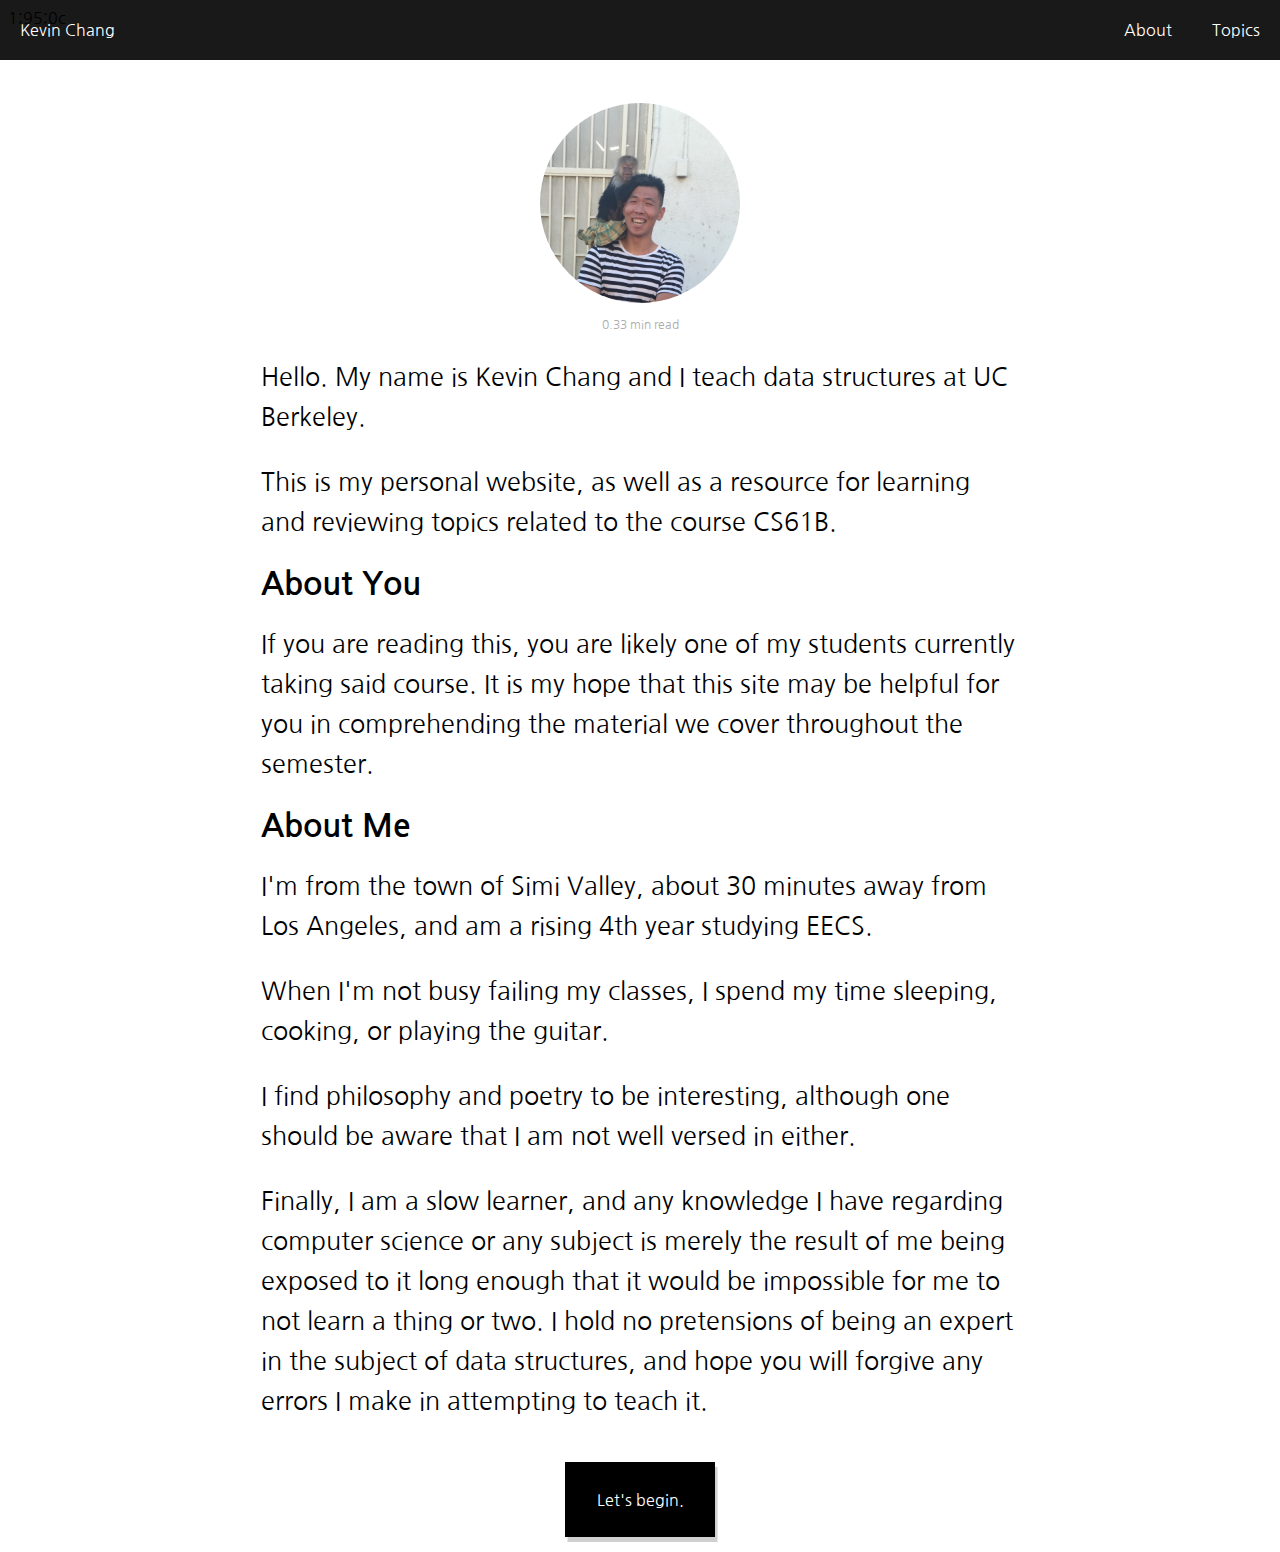
==== index.html @ 8dca1bb9 "Add medium read time." ====
<html>
1;95;0c  <head>
    <meta charset="UTF-8"/>
    <link rel="stylesheet" type="text/css" href="assets/css/style.css">
    <link href="https://fonts.googleapis.com/css?family=Nanum+Gothic" rel="stylesheet">
  </head>
  <body>
    
    <div id="navbar">
      <div id="pull-left">
        <div id="navbar-item">
          Kevin Chang
        </div>
      </div>
      <div id="pull-right">
        <div id="navbar-item">
          <a class="nav-button" href="https://changkonabe.github.io/">About</a>
        </div>
        <div id="navbar-item">
          <a class="nav-button" href="https://changkonabe.github.io/topics.html">Topics</a>
        </div>
      </div>
    </div>
    
    <div id="content">
      
      <div id="me-wrapper">
        <img id="me" src="assets/img/me.jpg">
      </div>
      <div style="font-size:12px;color:#ABABAB;">
        0.33 min read
      </div>
      <div id="about-me">
        <p>
          Hello. My name is Kevin Chang and I teach data structures at UC Berkeley.
        </p>
        <p>
          This is my personal website, as well as a
          resource for learning and reviewing topics related
          to the course CS61B.
        </p>
        
        <h1>About You</h1>
        <p>
          If you are reading this, you are likely one of my students
          currently taking said course.
          It is my hope that this site may be helpful for you
          in comprehending the material we cover throughout the semester.
        </p>

        <h1>About Me</h1>
        <p>
          I'm from the town of Simi Valley, about 30 minutes away from Los Angeles,
          and am a rising 4th year studying EECS.
        </p>
        <p>
          When I'm not busy failing
          my classes, I spend my time sleeping, cooking,
          or playing the guitar.
        </p>
        <p>
          I find philosophy and poetry to be interesting, although
          one should be aware that I am not well versed in either.
        </p>
        <p>
          Finally, I am a slow learner, and any knowledge I have regarding
          computer science or any subject is merely the result of me being exposed
          to it long enough that it would be impossible for me to not learn
          a thing or two. I hold no pretensions of being an expert in the subject of
          data structures, and hope you will forgive any errors I make
          in attempting to teach it.
        </p>
      </div>
      <a href="https://changkonabe.github.io/topics.html" class="button">
        Let's begin.
      </a>
      </div>
    </div>
  </body>
  <script type="text/javascript" src="https://code.jquery.com/jquery-1.11.0.min.js"></script>
  <script type="text/javascript" src="assets/js/script.js"></script>
</html>
---- assets/css/style.css ----
/* Global style */
body {
    font-family: 'Nanum Gothic', sans-serif;
}

#content {
    position: relative;
    display: flex;
    flex-direction: column;
    justify-content: center;
    align-items: center;
    top: 60px;
}

.button {
    margin: 15px;
    height: 75px;
    width: 150px;
    color: white;
    display: flex;
    align-items: center;
    justify-content: center;
    background-color: black;
    box-shadow: 2.5px 5px #D0D0D0;
}

.button:hover {
    cursor: pointer;
}

.button:active {
    box-shadow: none;
    transform: translate(2.5px, 5px);
}

.nav-button {
    color: white;
}

.nav-button:visited {
    color: inherit;
}

#navbar {
    display: flex;
    position: fixed;
    z-index: 10;
    top: 0px;
    left: 0px;
    width: 100%;
    height: 60px;
    background-color: black;
    color: white;
    opacity: 0.9;
}

#navbar-item {
    opacity: 1;
}

a {
    color: inherit;
    text-decoration: none;
}

#pull-left {
    width: 50%;
    display: flex;
    justify-content: flex-start;
}

#pull-right {
    width: 50%;
    display: flex;
    justify-content: flex-end;
}

#navbar-item {
    display: flex;
    margin: 20px;
}

.nav-button:hover {
    color: #D0D0D0;
}

/* About page. */

#me-wrapper {
    margin: 15px;
    width: 200px;
    height: 200px;
    border-radius: 100%;
    overflow: auto;
}

#me {
    height: 200px;
    width: 200px;
}

#about-me {
    width: 60%;
}

p {
    display: flex;
    justify-content: flex-start;
    font-size: 25px;
    line-height: 40px;
}

/* Topics page. */

#header {
    display: flex;
    justify-content: center;
    color: #596475;
    border-style: solid;
    border-color: #596475;
}

#topics-container {
    width: 100%;
    height: 100%;
    display: flex;
    align-items: center;
    justify-content: center;
    flex-wrap: wrap;
}

.box {
    margin: 5%;
    display: flex;
    align-items: center;
    justify-items: center;
    width: 200px;
    height: 200px;
    border-color: black;
    border-style: solid;
}

#topic-content {
    display: flex;
    align-items: center;
    justify-items: center;

    margin: 10%;
    /* height: 80%; */
    /* width: 80%; */
}
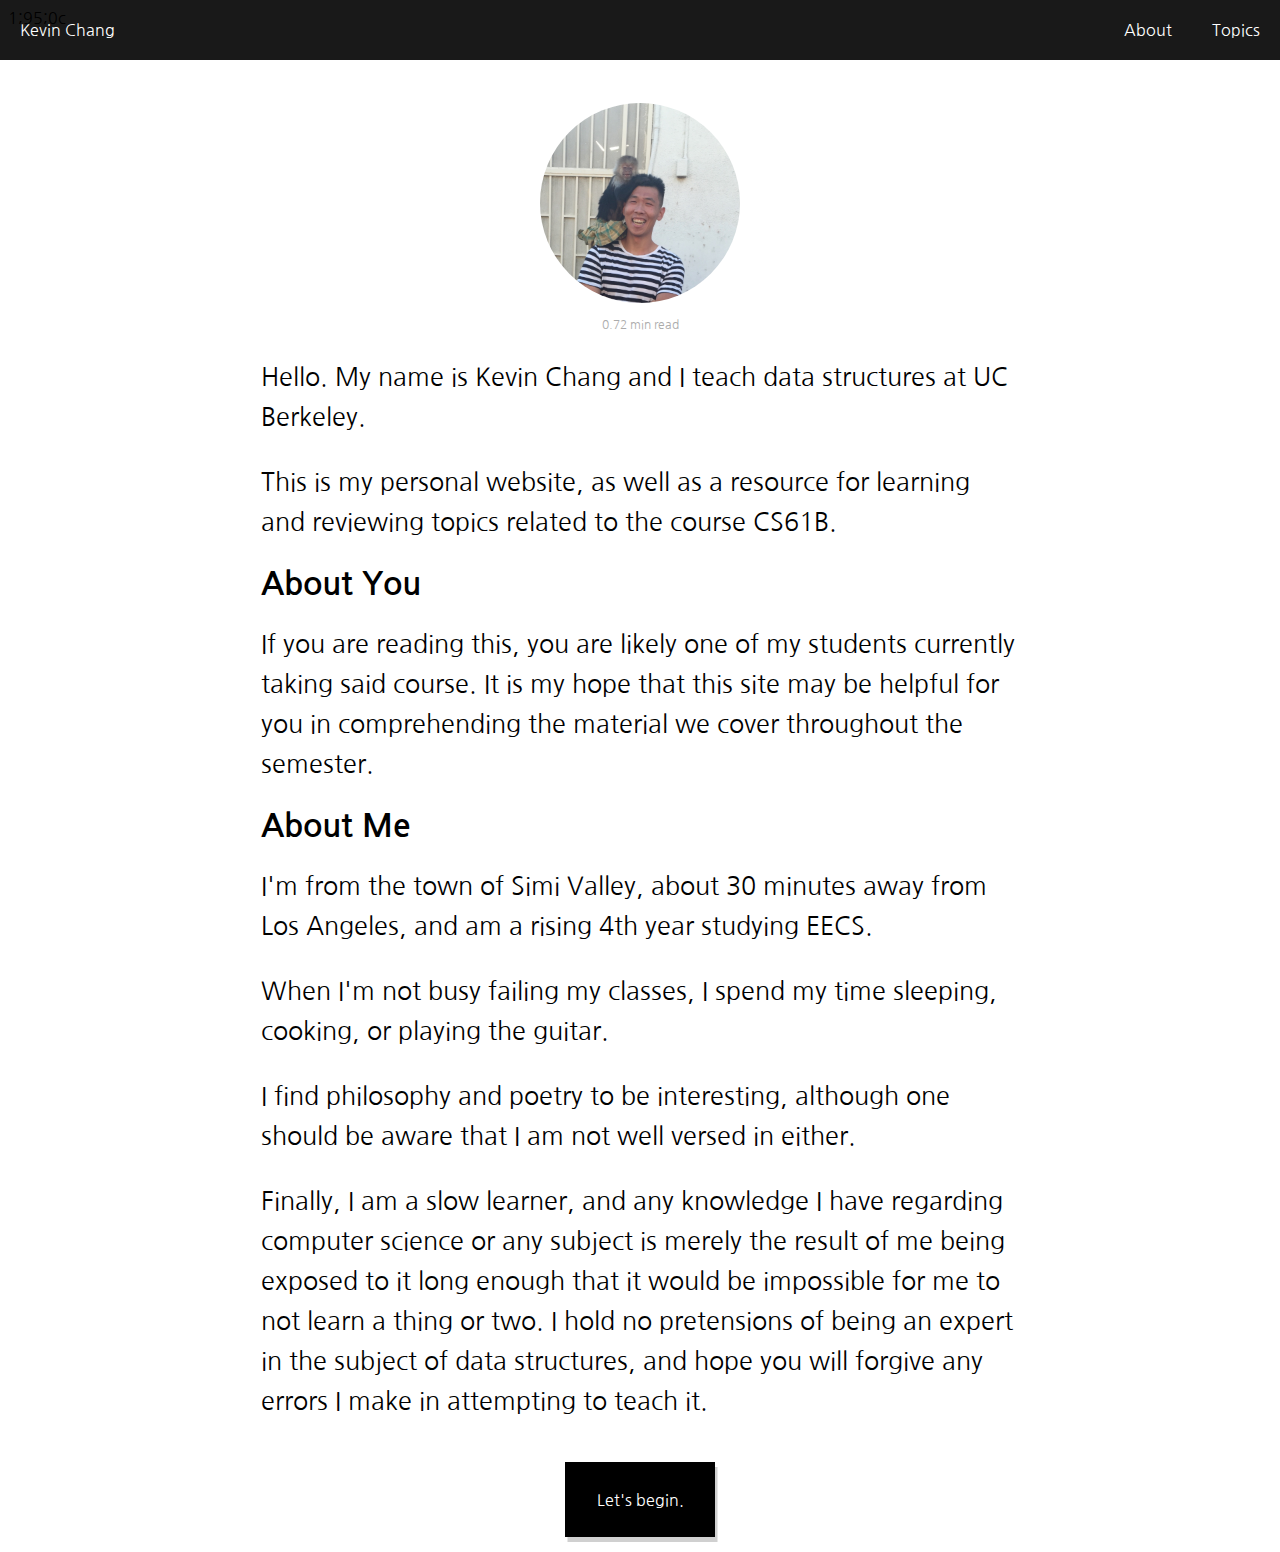
==== commit 7bea6a83: "Calculate actual read time." ====
--- a/index.html
+++ b/index.html
@@ -27,7 +27,7 @@
       <div id="me-wrapper">
         <img id="me" src="assets/img/me.jpg">
       </div>
-      <div style="font-size:12px;color:#ABABAB;">
+      <div id="about-read-time" style="font-size:12px;color:#ABABAB;">
         0.33 min read
       </div>
       <div id="about-me">
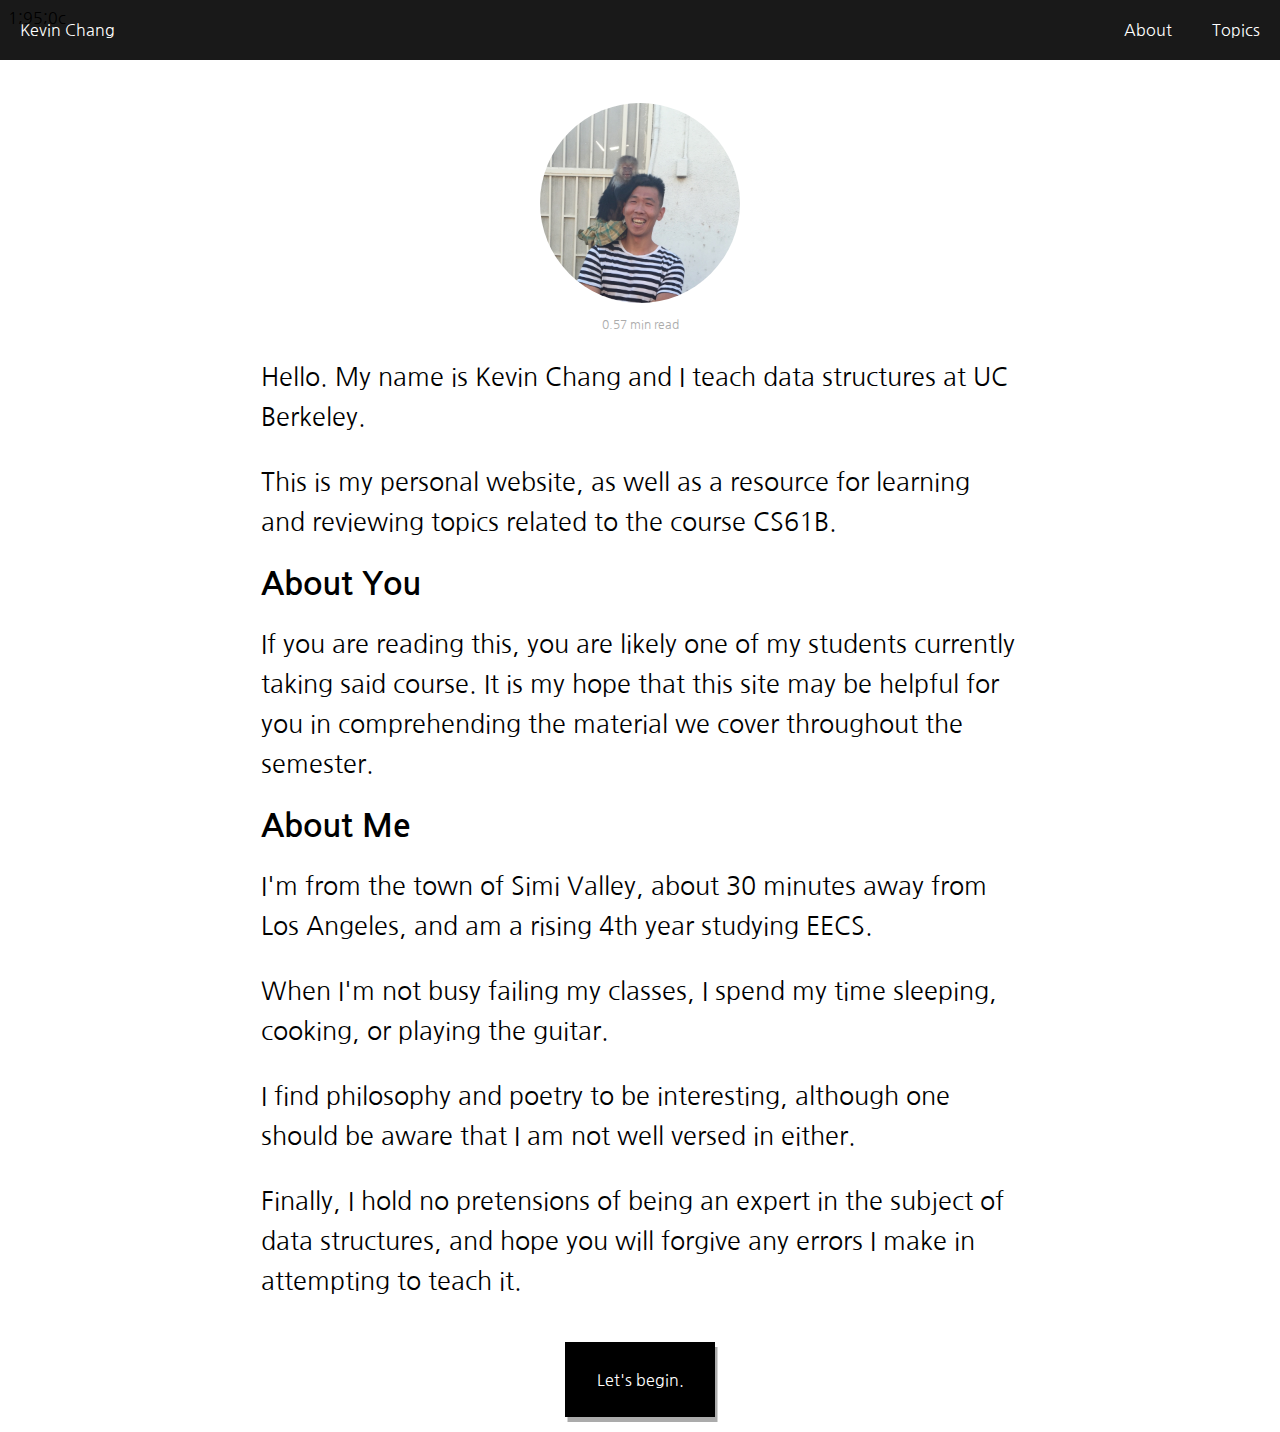
==== commit 24d338af: "Change grey color from D0D0D0 to ABABAB." ====
--- a/index.html
+++ b/index.html
@@ -28,7 +28,6 @@
         <img id="me" src="assets/img/me.jpg">
       </div>
       <div id="about-read-time" style="font-size:12px;color:#ABABAB;">
-        0.33 min read
       </div>
       <div id="about-me">
         <p>
@@ -63,10 +62,12 @@
           one should be aware that I am not well versed in either.
         </p>
         <p>
-          Finally, I am a slow learner, and any knowledge I have regarding
+          Finally,
+          <!--I am a slow learner, and any knowledge I have regarding
           computer science or any subject is merely the result of me being exposed
           to it long enough that it would be impossible for me to not learn
-          a thing or two. I hold no pretensions of being an expert in the subject of
+          a thing or two.-->
+          I hold no pretensions of being an expert in the subject of
           data structures, and hope you will forgive any errors I make
           in attempting to teach it.
         </p>
--- a/assets/css/style.css
+++ b/assets/css/style.css
@@ -21,7 +21,7 @@
     align-items: center;
     justify-content: center;
     background-color: black;
-    box-shadow: 2.5px 5px #D0D0D0;
+    box-shadow: 2.5px 5px #ABABAB;
 }
 
 .button:hover {
@@ -81,7 +81,7 @@
 }
 
 .nav-button:hover {
-    color: #D0D0D0;
+    color: #ABABAB;
 }
 
 /* About page. */
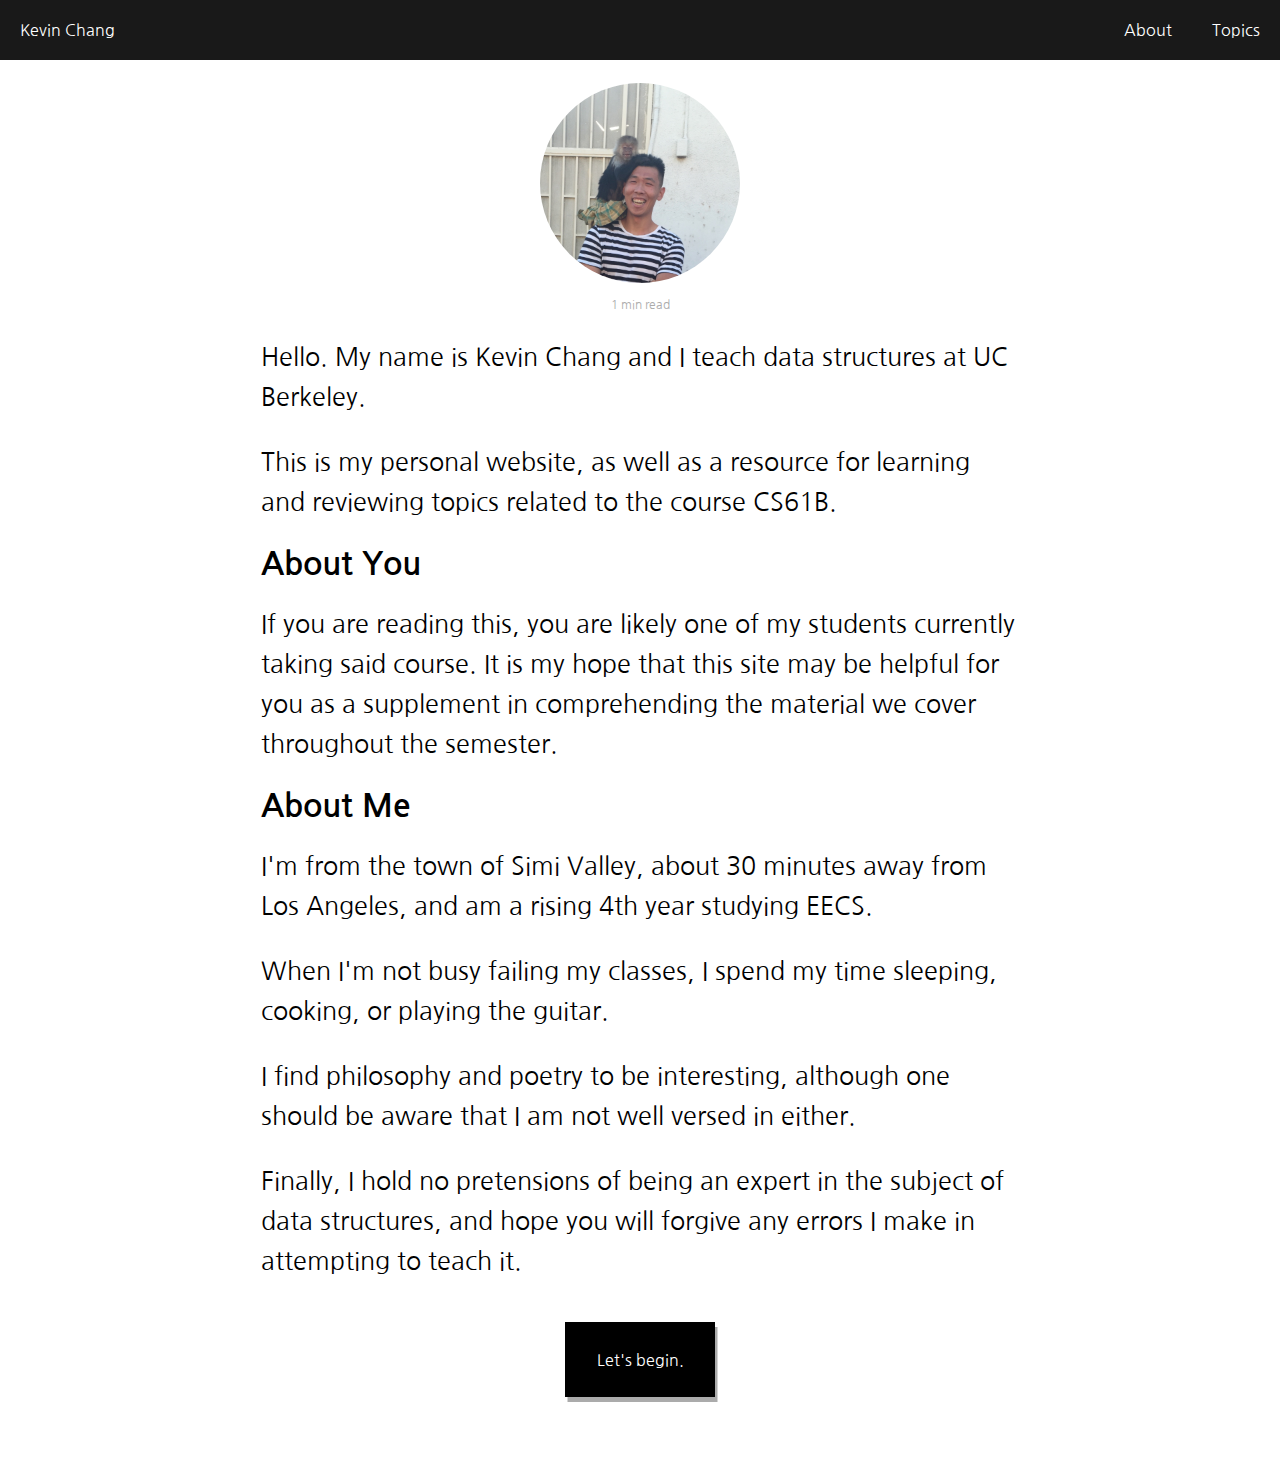
==== commit 1da9b049: "Begin fleshing out intro-to-java." ====
--- a/index.html
+++ b/index.html
@@ -1,5 +1,5 @@
 <html>
-1;95;0c  <head>
+  <head>
     <meta charset="UTF-8"/>
     <link rel="stylesheet" type="text/css" href="assets/css/style.css">
     <link href="https://fonts.googleapis.com/css?family=Nanum+Gothic" rel="stylesheet">
@@ -44,7 +44,8 @@
           If you are reading this, you are likely one of my students
           currently taking said course.
           It is my hope that this site may be helpful for you
-          in comprehending the material we cover throughout the semester.
+          as a supplement in comprehending the material we cover
+          throughout the semester.
         </p>
 
         <h1>About Me</h1>
@@ -64,9 +65,9 @@
         <p>
           Finally,
           <!--I am a slow learner, and any knowledge I have regarding
-          computer science or any subject is merely the result of me being exposed
-          to it long enough that it would be impossible for me to not learn
-          a thing or two.-->
+              computer science or any subject is merely the result of me being exposed
+              to it long enough that it would be impossible for me to not learn
+              a thing or two.-->
           I hold no pretensions of being an expert in the subject of
           data structures, and hope you will forgive any errors I make
           in attempting to teach it.
@@ -75,9 +76,9 @@
       <a href="https://changkonabe.github.io/topics.html" class="button">
         Let's begin.
       </a>
-      </div>
+      <div id="footer"></div>
     </div>
-  </body>
-  <script type="text/javascript" src="https://code.jquery.com/jquery-1.11.0.min.js"></script>
-  <script type="text/javascript" src="assets/js/script.js"></script>
+</body>
+<script type="text/javascript" src="https://code.jquery.com/jquery-1.11.0.min.js"></script>
+<script type="text/javascript" src="assets/js/script.js"></script>
 </html>
--- a/assets/css/style.css
+++ b/assets/css/style.css
@@ -10,6 +10,22 @@
     justify-content: center;
     align-items: center;
     top: 60px;
+}
+
+#footer {
+    height: 60px;
+}
+
+p {
+    hyphens: manual;
+    display: flex;
+    justify-content: flex-start;
+    font-size: 25px;
+    line-height: 40px;
+}
+
+h2 {
+    color: #ABABAB;
 }
 
 .button {
@@ -149,3 +165,40 @@
     /* height: 80%; */
     /* width: 80%; */
 }
+
+/* Topic page style */
+
+#sidebar {
+    display: flex:
+    flex-direction: column;
+    position: fixed;
+    color: black;
+    z-index: 100;
+    top: 120px;
+    width: 120px;
+    height: 600px;
+    align-items: center;
+    justify-content: center;
+    padding: 15px;
+}
+
+.sidebar-item {
+    margin: 15px;
+    font-size: 20px;
+}
+
+.sidebar-item:hover {
+    cursor: pointer;
+}
+
+#lesson {
+    width: 60%;
+}
+
+pre {
+    font-size: 25px;
+}
+
+code {
+    font-size: 25px;
+}
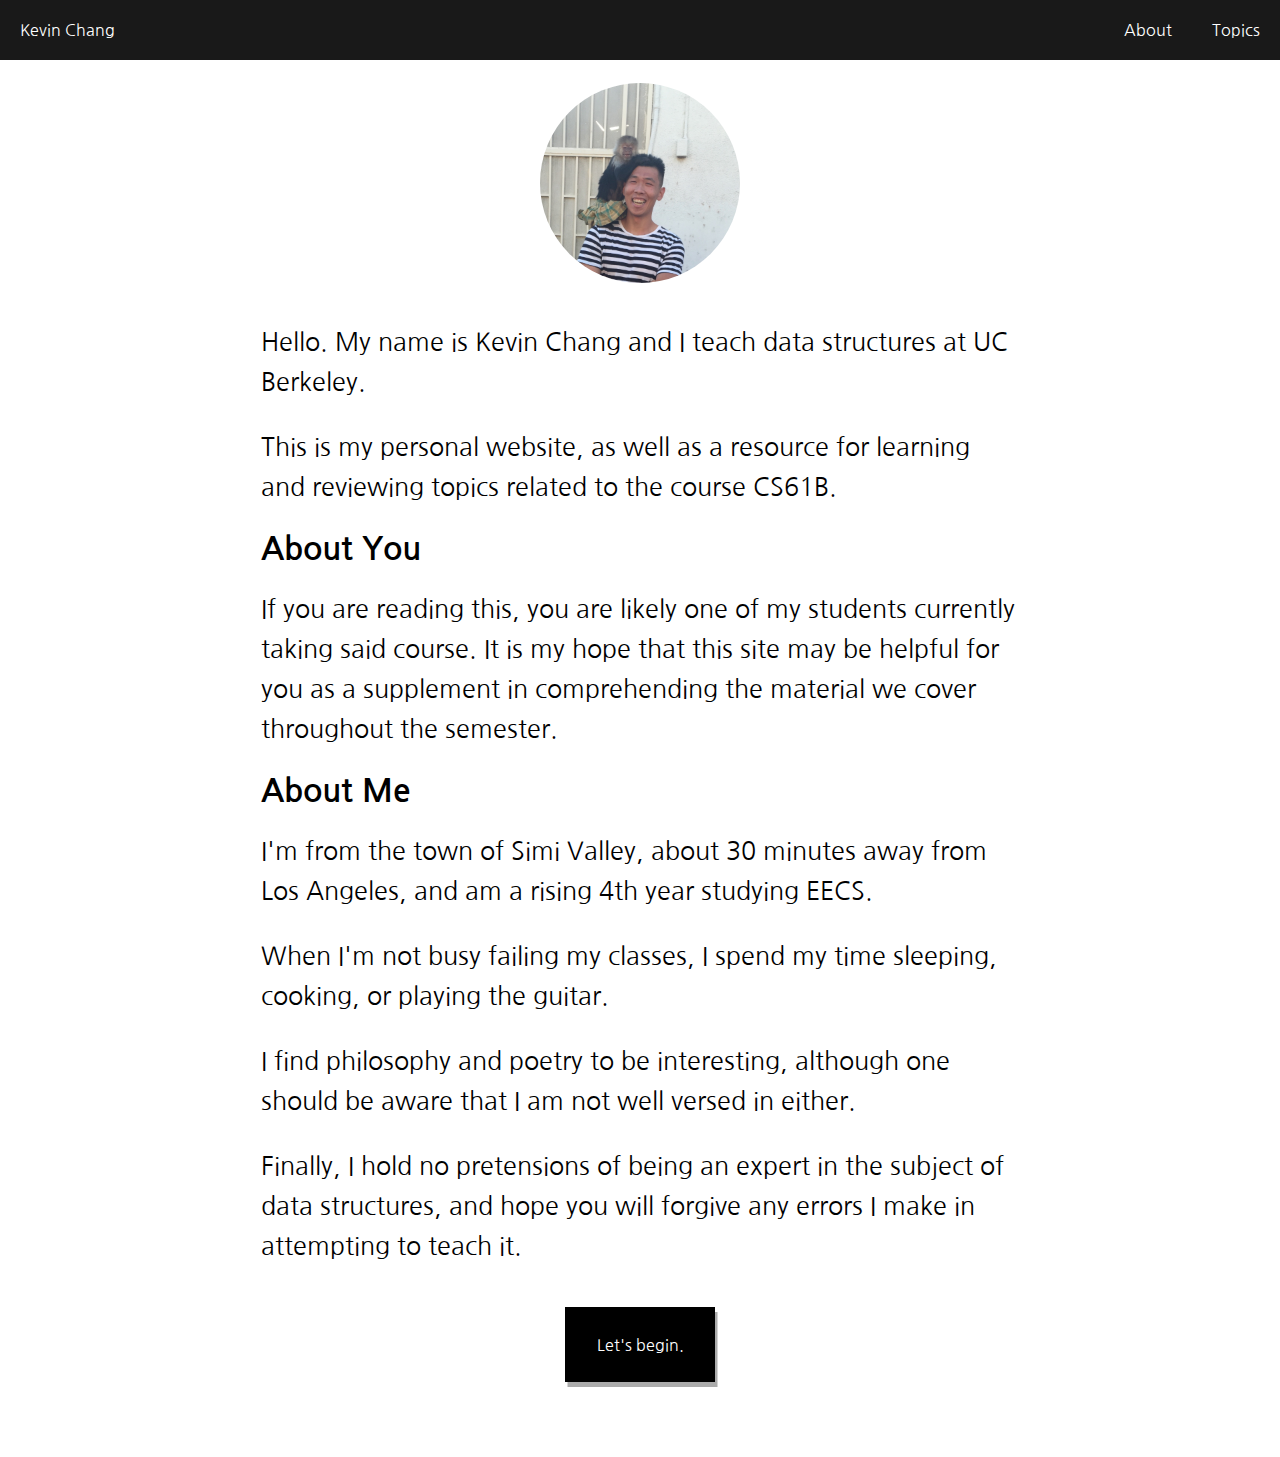
==== commit 339f658e: "Rough finish of project." ====
--- a/index.html
+++ b/index.html
@@ -27,8 +27,8 @@
       <div id="me-wrapper">
         <img id="me" src="assets/img/me.jpg">
       </div>
-      <div id="about-read-time" style="font-size:12px;color:#ABABAB;">
-      </div>
+      <!-- <div id="about-read-time" style="font-size:12px;color:#ABABAB;"> -->
+      <!-- </div> -->
       <div id="about-me">
         <p>
           Hello. My name is Kevin Chang and I teach data structures at UC Berkeley.
--- a/assets/css/style.css
+++ b/assets/css/style.css
@@ -156,6 +156,12 @@
     border-style: solid;
 }
 
+.null-box {
+    background-color:black;
+    width: 200px;
+    height: 200px;
+}
+
 #topic-content {
     display: flex;
     align-items: center;
@@ -191,6 +197,10 @@
     cursor: pointer;
 }
 
+#read-time {
+    color: #ABABAB;
+}
+
 #lesson {
     width: 60%;
 }
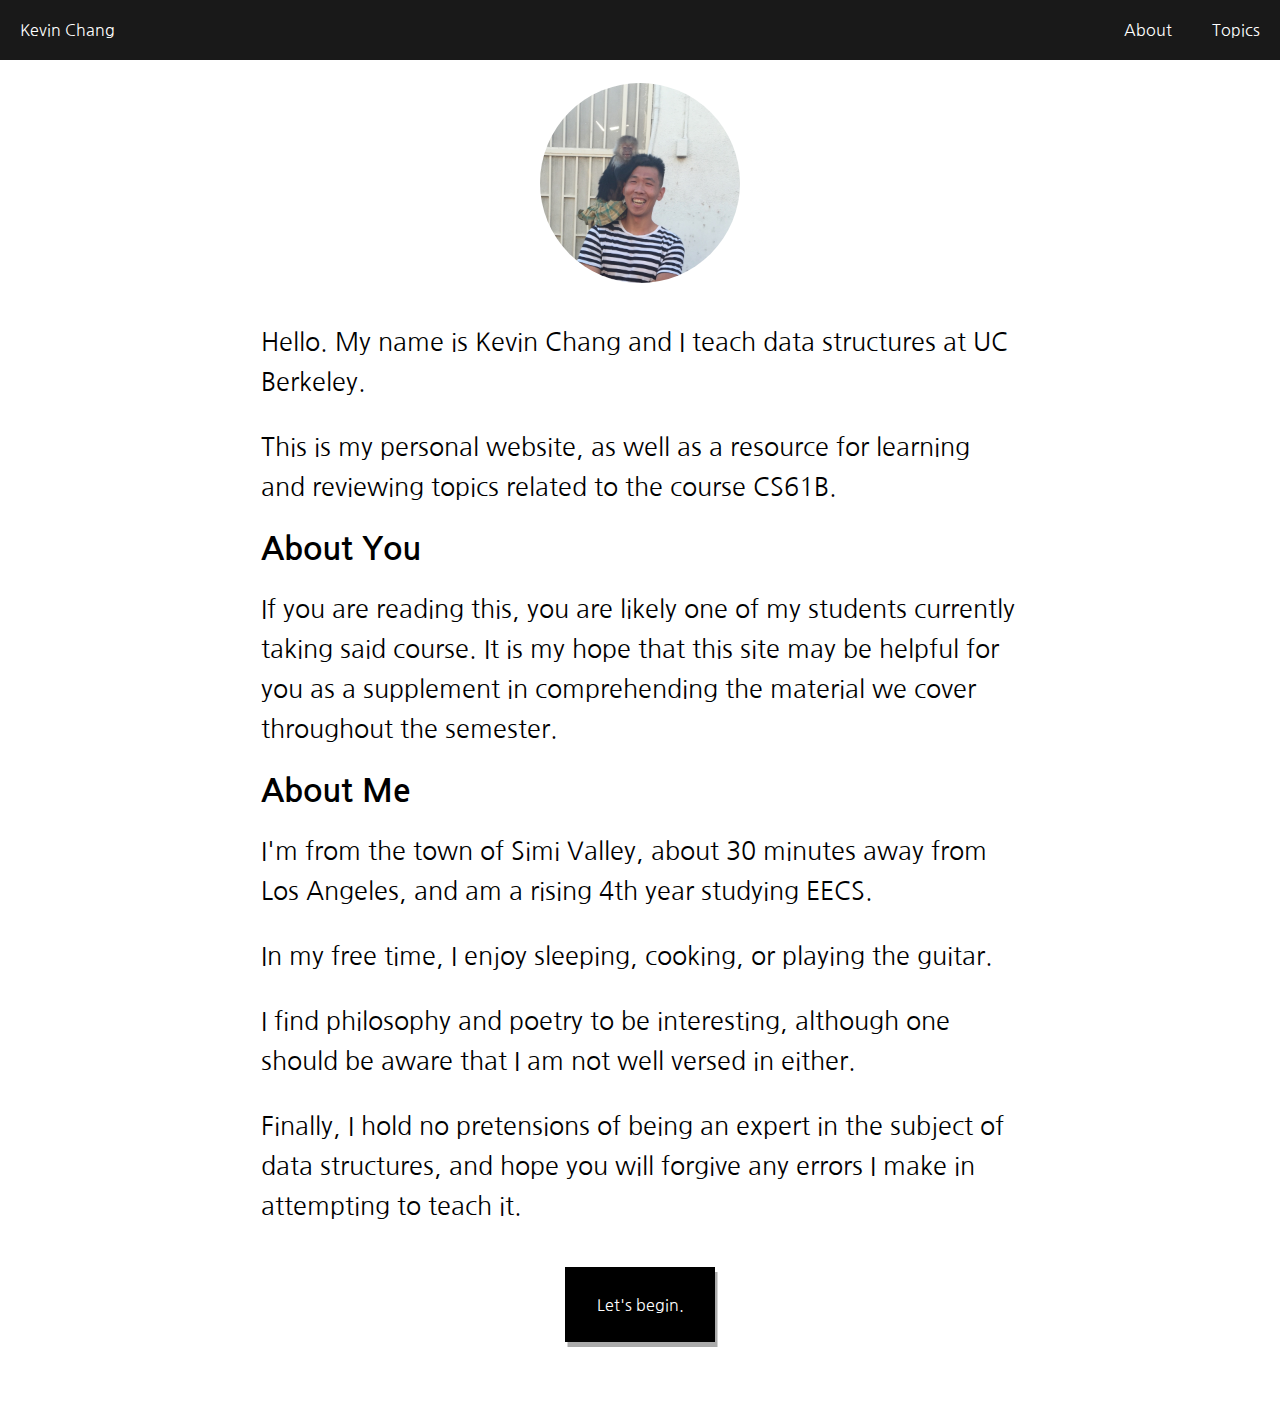
==== commit 1a707a17: "Cursor changes to default after clicking invalid topic." ====
--- a/index.html
+++ b/index.html
@@ -54,8 +54,7 @@
           and am a rising 4th year studying EECS.
         </p>
         <p>
-          When I'm not busy failing
-          my classes, I spend my time sleeping, cooking,
+          In my free time, I enjoy sleeping, cooking,
           or playing the guitar.
         </p>
         <p>
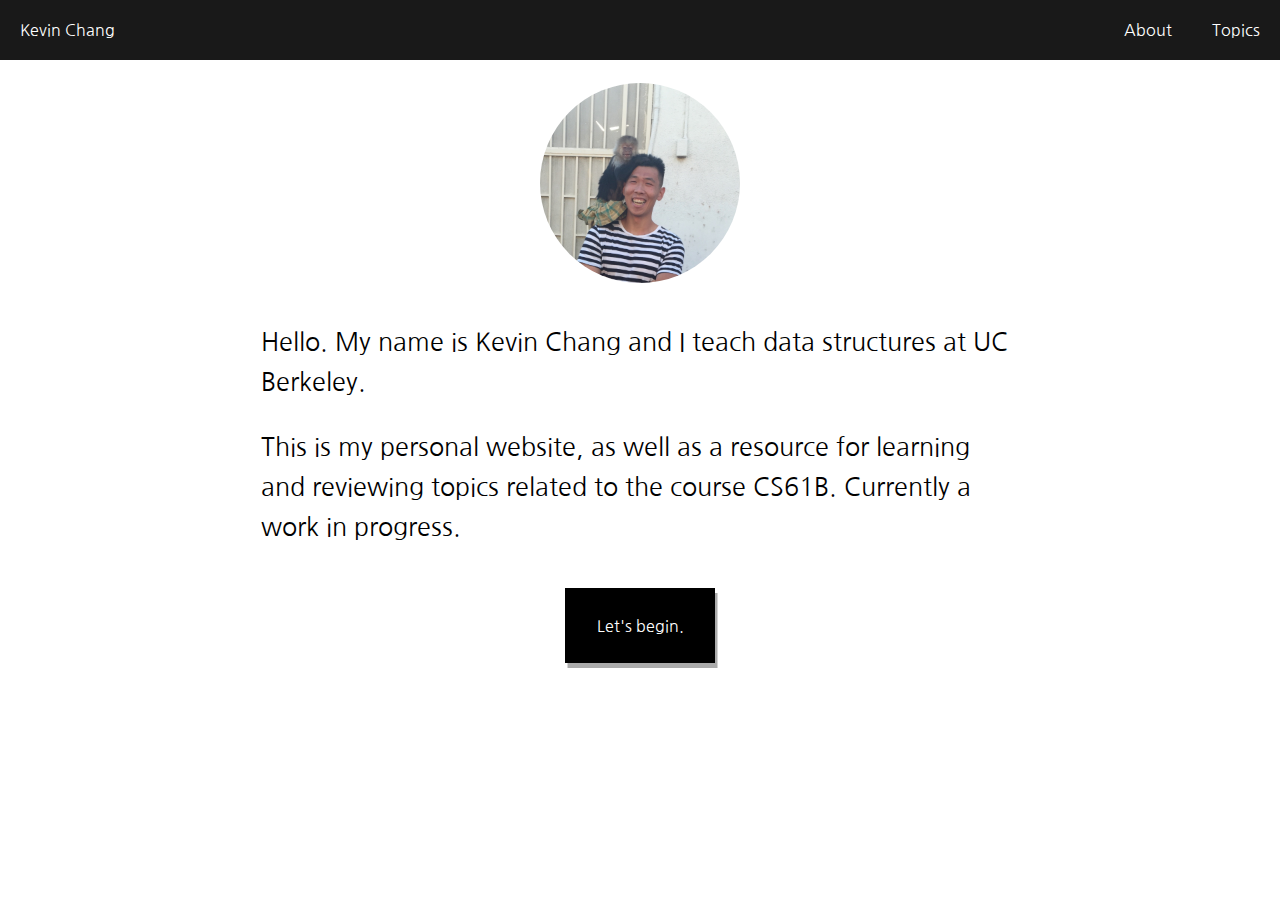
==== commit 1f56633b: "Comment out stuff." ====
--- a/index.html
+++ b/index.html
@@ -36,41 +36,41 @@
         <p>
           This is my personal website, as well as a
           resource for learning and reviewing topics related
-          to the course CS61B.
+          to the course CS61B. Currently a work in progress.
         </p>
         
-        <h1>About You</h1>
-        <p>
-          If you are reading this, you are likely one of my students
-          currently taking said course.
-          It is my hope that this site may be helpful for you
-          as a supplement in comprehending the material we cover
-          throughout the semester.
-        </p>
+        <!-- <h1>About You</h1> -->
+        <!-- <p> -->
+        <!--   If you are reading this, you are likely one of my students -->
+        <!--   currently taking said course. -->
+        <!--   It is my hope that this site may be helpful for you -->
+        <!--   as a supplement in comprehending the material we cover -->
+        <!--   throughout the semester. -->
+        <!-- </p> -->
 
-        <h1>About Me</h1>
-        <p>
-          I'm from the town of Simi Valley, about 30 minutes away from Los Angeles,
-          and am a rising 4th year studying EECS.
-        </p>
-        <p>
-          In my free time, I enjoy sleeping, cooking,
-          or playing the guitar.
-        </p>
-        <p>
-          I find philosophy and poetry to be interesting, although
-          one should be aware that I am not well versed in either.
-        </p>
-        <p>
-          Finally,
-          <!--I am a slow learner, and any knowledge I have regarding
-              computer science or any subject is merely the result of me being exposed
-              to it long enough that it would be impossible for me to not learn
-              a thing or two.-->
-          I hold no pretensions of being an expert in the subject of
-          data structures, and hope you will forgive any errors I make
-          in attempting to teach it.
-        </p>
+        <!-- <h1>About Me</h1> -->
+        <!-- <p> -->
+        <!--   I'm from the town of Simi Valley, about 30 minutes away from Los Angeles, -->
+        <!--   and am a rising 4th year studying EECS. -->
+        <!-- </p> -->
+        <!-- <p> -->
+        <!--   In my free time, I enjoy sleeping, cooking, -->
+        <!--   or playing the guitar. -->
+        <!-- </p> -->
+        <!-- <p> -->
+        <!--   I find philosophy and poetry to be interesting, although -->
+        <!--   one should be aware that I am not well versed in either. -->
+        <!-- </p> -->
+        <!-- <p> -->
+        <!--   Finally, -->
+        <!--   <\!--I am a slow learner, and any knowledge I have regarding -->
+        <!--       computer science or any subject is merely the result of me being exposed -->
+        <!--       to it long enough that it would be impossible for me to not learn -->
+        <!--       a thing or two.-\-> -->
+        <!--   I hold no pretensions of being an expert in the subject of -->
+        <!--   data structures, and hope you will forgive any errors I make -->
+        <!--   in attempting to teach it. -->
+        <!-- </p> -->
       </div>
       <a href="https://changkonabe.github.io/topics.html" class="button">
         Let's begin.
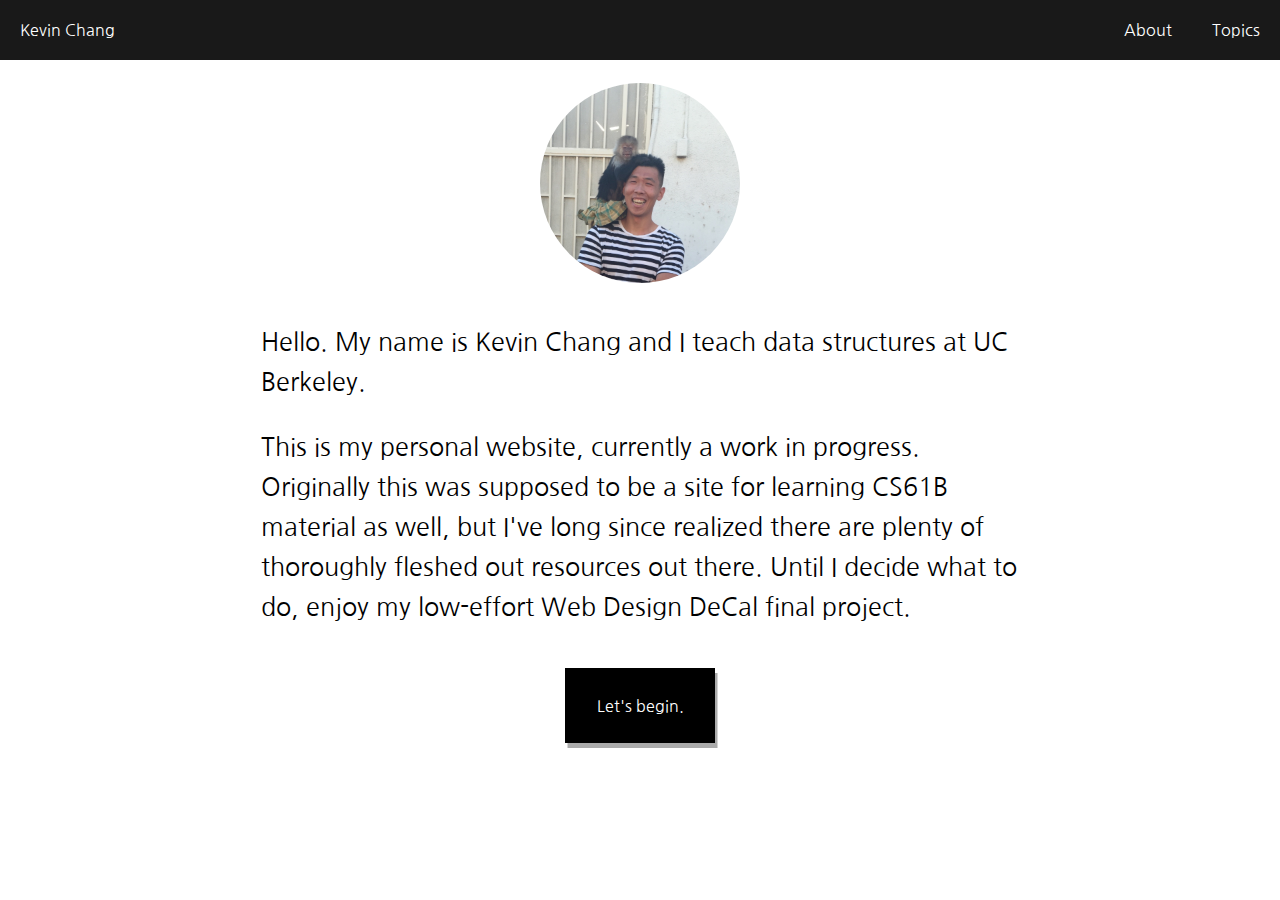
==== commit 90222dc5: "Redefine website statement." ====
--- a/index.html
+++ b/index.html
@@ -34,9 +34,11 @@
           Hello. My name is Kevin Chang and I teach data structures at UC Berkeley.
         </p>
         <p>
-          This is my personal website, as well as a
-          resource for learning and reviewing topics related
-          to the course CS61B. Currently a work in progress.
+          This is my personal website, currently a work in progress.
+          Originally this was supposed to be a site for learning CS61B material
+          as well, but I've long since realized there are plenty of thoroughly fleshed
+          out resources out there. Until I decide what to do, enjoy my low-effort
+          Web Design DeCal final project.
         </p>
         
         <!-- <h1>About You</h1> -->
